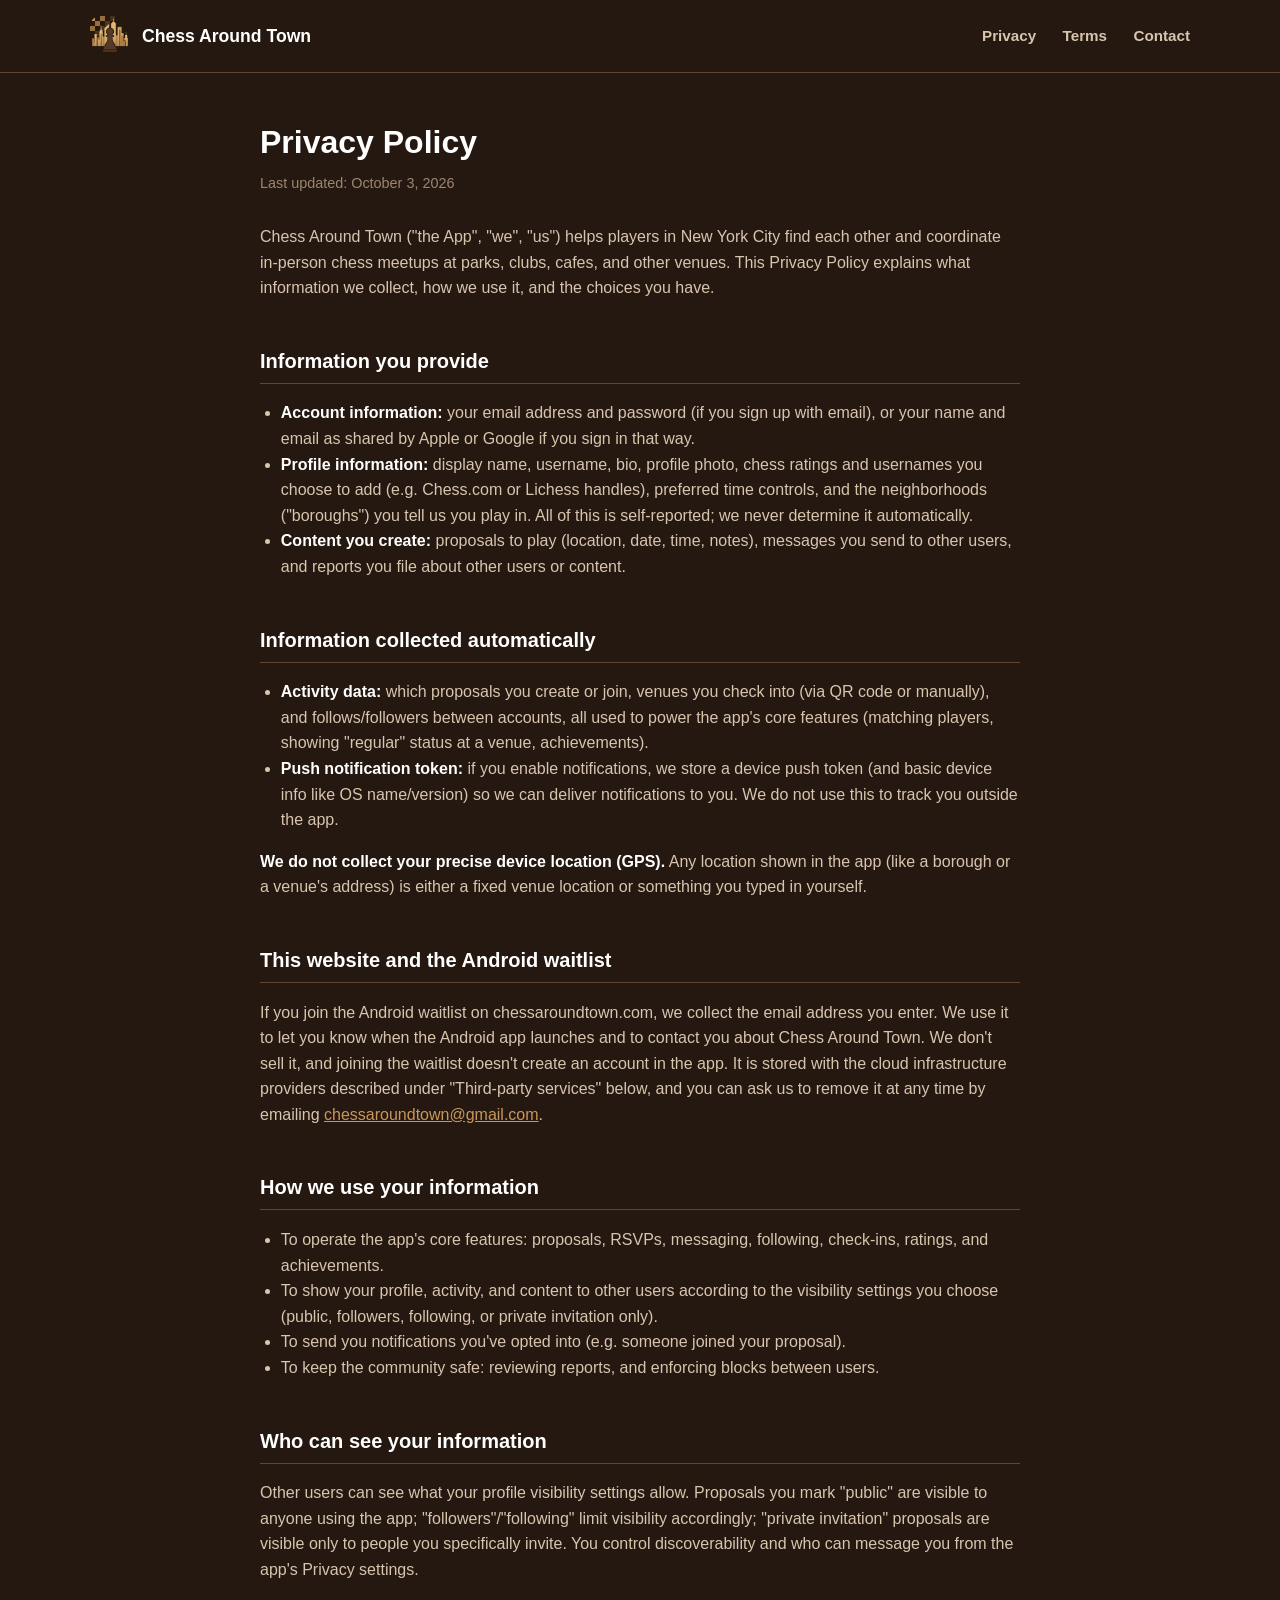
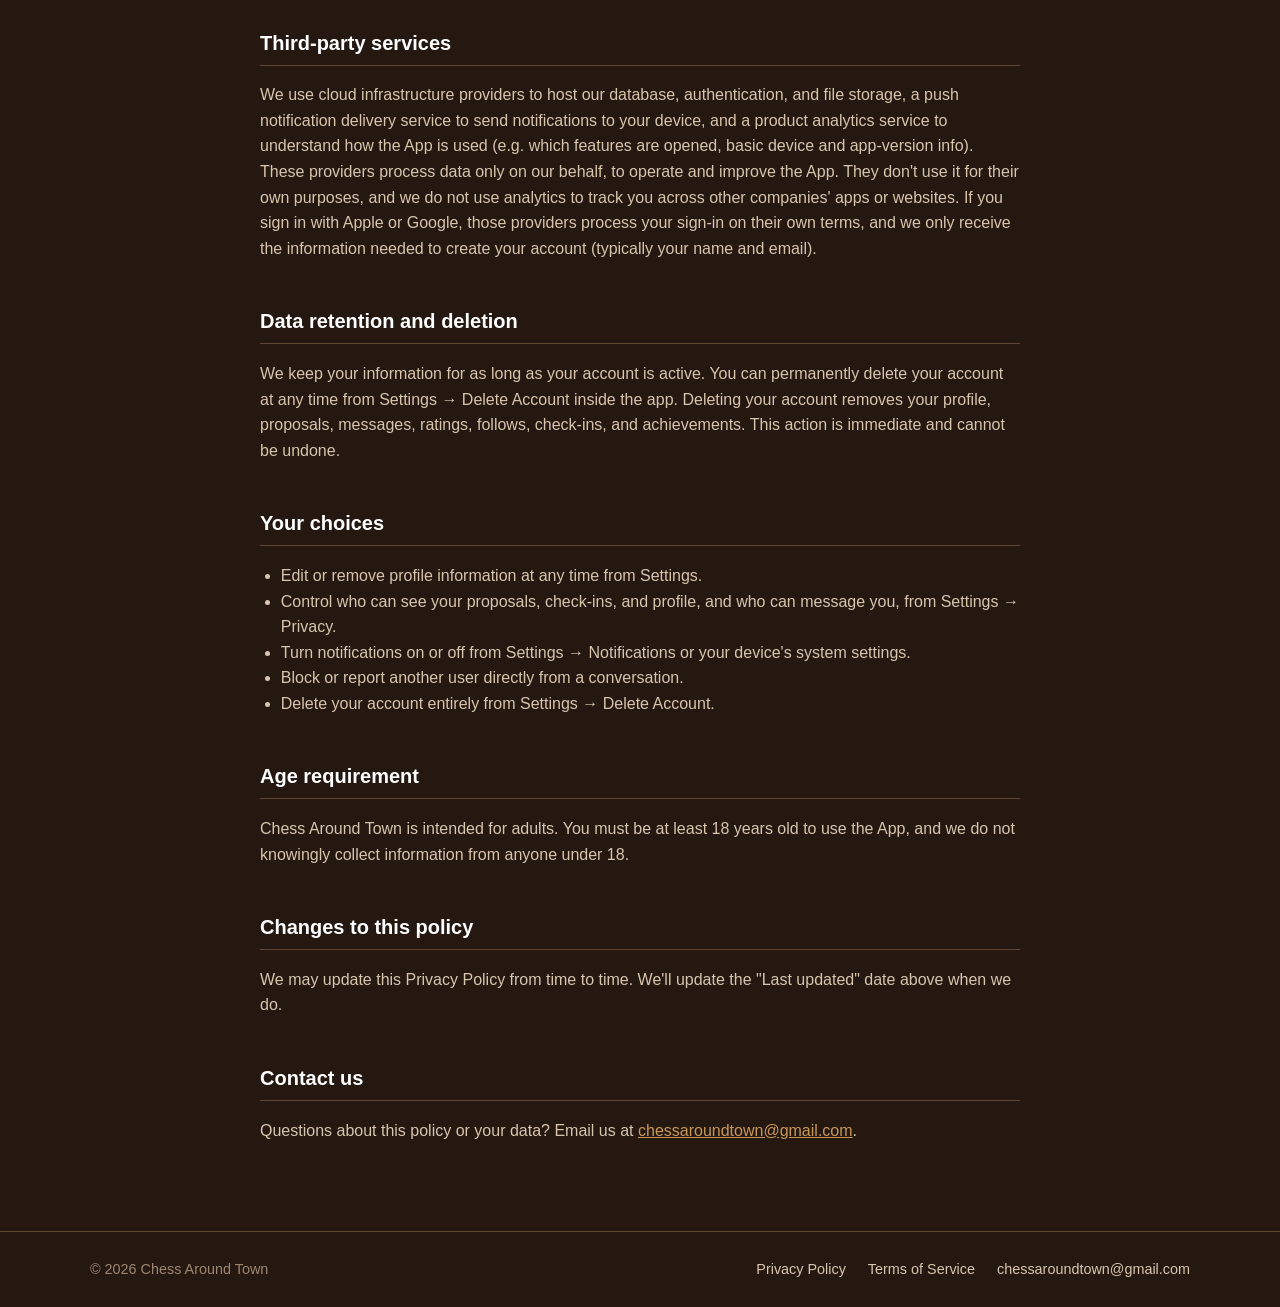
==== privacy.html @ 68b0ef18 "Add chessaroundtown.com website Landing page with App Store download and Android waitlist, plus priv" ====
<!doctype html>
<html lang="en">
<head>
<meta charset="utf-8">
<meta name="viewport" content="width=device-width, initial-scale=1">
<title>Privacy Policy | Chess Around Town</title>
<meta name="description" content="The Privacy Policy for Chess Around Town: what we collect, how we use it, and your choices.">
<meta name="theme-color" content="#241811">
<link rel="canonical" href="https://chessaroundtown.com/privacy.html">
<link rel="icon" type="image/png" sizes="32x32" href="assets/favicon-32.png">
<link rel="icon" type="image/png" sizes="48x48" href="assets/favicon-48.png">
<link rel="apple-touch-icon" href="assets/apple-touch-icon.png">
<link rel="stylesheet" href="style.css">
</head>
<body>

<header class="site-header">
  <div class="container">
    <a class="brand" href="index.html" aria-label="Chess Around Town home">
      <img src="assets/logo-512.png" alt="" width="40" height="40">
      <span>Chess Around Town</span>
    </a>
    <nav class="site-nav" aria-label="Main">
      <a href="privacy.html">Privacy</a>
      <a href="terms.html">Terms</a>
      <a href="index.html#contact">Contact</a>
    </nav>
  </div>
</header>

<main class="container legal">
<h1>Privacy Policy</h1>
  <p class="updated">Last updated: October 3, 2026</p>

  <p>
    Chess Around Town ("the App", "we", "us") helps players in New York City find each other and
    coordinate in-person chess meetups at parks, clubs, cafes, and other venues. This Privacy
    Policy explains what information we collect, how we use it, and the choices you have.
  </p>

  <h2>Information you provide</h2>
  <ul>
    <li><strong>Account information:</strong> your email address and password (if you sign up with
      email), or your name and email as shared by Apple or Google if you sign in that way.</li>
    <li><strong>Profile information:</strong> display name, username, bio, profile photo, chess
      ratings and usernames you choose to add (e.g. Chess.com or Lichess handles), preferred time
      controls, and the neighborhoods ("boroughs") you tell us you play in. All of this is
      self-reported; we never determine it automatically.</li>
    <li><strong>Content you create:</strong> proposals to play (location, date, time, notes),
      messages you send to other users, and reports you file about other users or content.</li>
  </ul>

  <h2>Information collected automatically</h2>
  <ul>
    <li><strong>Activity data:</strong> which proposals you create or join, venues you check into
      (via QR code or manually), and follows/followers between accounts, all used to power the app's
      core features (matching players, showing "regular" status at a venue, achievements).</li>
    <li><strong>Push notification token:</strong> if you enable notifications, we store a device
      push token (and basic device info like OS name/version) so we can deliver notifications to
      you. We do not use this to track you outside the app.</li>
  </ul>

  <p>
    <strong>We do not collect your precise device location (GPS).</strong> Any location shown in
    the app (like a borough or a venue's address) is either a fixed venue location or something
    you typed in yourself.
  </p>

  <h2>This website and the Android waitlist</h2>
  <p>
    If you join the Android waitlist on chessaroundtown.com, we collect the email address you
    enter. We use it to let you know when the Android app launches and to contact you about
    Chess Around Town. We don't sell it, and joining the waitlist doesn't create an account in
    the app. It is stored with the cloud infrastructure providers described under "Third-party
    services" below, and you can ask us to remove it at any time by emailing
    <a href="mailto:chessaroundtown@gmail.com">chessaroundtown@gmail.com</a>.
  </p>

  <h2>How we use your information</h2>
  <ul>
    <li>To operate the app's core features: proposals, RSVPs, messaging, following, check-ins,
      ratings, and achievements.</li>
    <li>To show your profile, activity, and content to other users according to the visibility
      settings you choose (public, followers, following, or private invitation only).</li>
    <li>To send you notifications you've opted into (e.g. someone joined your proposal).</li>
    <li>To keep the community safe: reviewing reports, and enforcing blocks between users.</li>
  </ul>

  <h2>Who can see your information</h2>
  <p>
    Other users can see what your profile visibility settings allow. Proposals you mark
    "public" are visible to anyone using the app; "followers"/"following" limit visibility
    accordingly; "private invitation" proposals are visible only to people you specifically
    invite. You control discoverability and who can message you from the app's Privacy settings.
  </p>

  <h2>Third-party services</h2>
  <p>
    We use cloud infrastructure providers to host our database, authentication, and file storage,
    a push notification delivery service to send notifications to your device, and a product
    analytics service to understand how the App is used (e.g. which features are opened, basic
    device and app-version info). These providers process data only on our behalf, to operate and
    improve the App. They don't use it for their own purposes, and we do not use analytics to
    track you across other companies' apps or websites. If you sign in with Apple or Google, those
    providers process your sign-in on their own terms, and we only receive the information needed to
    create your account (typically your name and email).
  </p>

  <h2>Data retention and deletion</h2>
  <p>
    We keep your information for as long as your account is active. You can permanently delete
    your account at any time from Settings → Delete Account inside the app. Deleting your account
    removes your profile, proposals, messages, ratings, follows, check-ins, and achievements. This
    action is immediate and cannot be undone.
  </p>

  <h2>Your choices</h2>
  <ul>
    <li>Edit or remove profile information at any time from Settings.</li>
    <li>Control who can see your proposals, check-ins, and profile, and who can message you, from
      Settings → Privacy.</li>
    <li>Turn notifications on or off from Settings → Notifications or your device's system
      settings.</li>
    <li>Block or report another user directly from a conversation.</li>
    <li>Delete your account entirely from Settings → Delete Account.</li>
  </ul>

  <h2>Age requirement</h2>
  <p>
    Chess Around Town is intended for adults. You must be at least 18 years old to use the App,
    and we do not knowingly collect information from anyone under 18.
  </p>

  <h2>Changes to this policy</h2>
  <p>
    We may update this Privacy Policy from time to time. We'll update the "Last updated" date
    above when we do.
  </p>

  <h2>Contact us</h2>
  <p>
    Questions about this policy or your data? Email us at
    <a href="mailto:chessaroundtown@gmail.com">chessaroundtown@gmail.com</a>.
  </p>
</main>

<footer class="site-footer">
  <div class="container">
    <span>&copy; 2026 Chess Around Town</span>
    <nav aria-label="Footer">
      <a href="privacy.html">Privacy Policy</a>
      <a href="terms.html">Terms of Service</a>
      <a href="mailto:chessaroundtown@gmail.com">chessaroundtown@gmail.com</a>
    </nav>
  </div>
</footer>

</body>
</html>
---- style.css ----
:root {
  color-scheme: dark;
  /* Same palette as the app (lib/theme.ts) */
  --bg: #241811;
  --surface: #382720;
  --surface-alt: #4a3528;
  --border: #5e4632;
  --primary: #c9975a;
  --primary-light: #d9ab72;
  --text: #ffffff;
  --muted: #d8c5ae;
  --faint: #9c8670;
  --nav-bg: #16241c;
  --nav-border: #2a4335;
  --nav-inactive: #7c9186;
  --danger: #e0614f;
  --ok: #7fd1a0;
  --radius: 18px;
}

* { box-sizing: border-box; }
html { scroll-behavior: smooth; }
body {
  margin: 0;
  background: var(--bg);
  color: var(--text);
  font-family: -apple-system, BlinkMacSystemFont, "Segoe UI", Roboto, Helvetica, Arial, sans-serif;
  line-height: 1.6;
  -webkit-font-smoothing: antialiased;
}
a { color: var(--primary); }
a:hover { color: var(--primary-light); }
:focus-visible { outline: 2px solid var(--primary); outline-offset: 3px; border-radius: 6px; }

.container { width: min(1100px, 100% - 40px); margin-inline: auto; }
.sr-only {
  position: absolute; width: 1px; height: 1px; padding: 0; margin: -1px;
  overflow: hidden; clip: rect(0, 0, 0, 0); white-space: nowrap; border: 0;
}

/* ---------- Header ---------- */
.site-header { border-bottom: 1px solid var(--border); }
.site-header .container {
  display: flex; align-items: center; justify-content: space-between; padding: 16px 0;
}
.brand {
  display: flex; align-items: center; gap: 12px;
  color: var(--text); text-decoration: none; font-weight: 700; font-size: 1.1rem;
}
.brand:hover { color: var(--text); }
.brand img { width: 40px; height: 40px; border-radius: 10px; flex: none; }
.site-nav a {
  color: var(--muted); text-decoration: none; font-weight: 600; font-size: 0.95rem; margin-left: 22px;
}
.site-nav a:hover { color: var(--primary); }

/* ---------- Hero ---------- */
.hero { text-align: center; padding: 56px 0 36px; }
.hero-logo {
  width: 132px; height: 132px; border-radius: 30px;
  box-shadow: 0 0 0 1px var(--border), 0 18px 50px rgba(0, 0, 0, 0.45), 0 0 90px rgba(201, 151, 90, 0.18);
}
.hero h1 {
  font-size: clamp(2rem, 5vw, 3.1rem); line-height: 1.12; letter-spacing: -0.02em; margin: 26px 0 14px;
}
.hero h1 span { color: var(--primary); }
.hero p { max-width: 640px; margin: 0 auto; color: var(--muted); font-size: 1.1rem; }

/* ---------- The two halves ---------- */
.split { display: grid; grid-template-columns: 1fr 1fr; gap: 24px; padding: 16px 0 56px; }
.panel {
  position: relative; display: flex; flex-direction: column; align-items: center; justify-content: center;
  gap: 14px; text-align: center; min-height: 380px; padding: 44px 36px; border-radius: var(--radius);
}
.panel h2 { margin: 0; font-size: clamp(1.6rem, 3vw, 2.1rem); line-height: 1.15; }
.panel p { margin: 0; color: var(--muted); max-width: 420px; }
.eyebrow { font-size: 0.78rem; letter-spacing: 0.14em; text-transform: uppercase; font-weight: 700; color: var(--faint); }

.panel-ios {
  background: linear-gradient(165deg, var(--surface), #2b1d15);
  border: 1px solid var(--primary);
  box-shadow: 0 0 0 1px rgba(201, 151, 90, 0.25), 0 20px 60px rgba(0, 0, 0, 0.35);
}
.panel-ios .eyebrow { color: var(--primary); }
.store-badge { display: inline-block; margin-top: 10px; transition: transform 0.15s ease; }
.store-badge:hover { transform: translateY(-2px); }
.store-badge img { display: block; height: 76px; width: auto; }

.panel-android { background: var(--nav-bg); border: 1px solid var(--nav-border); }
.pill {
  display: inline-block; border: 1px solid var(--primary); color: var(--primary); border-radius: 999px;
  padding: 4px 14px; font-size: 0.78rem; letter-spacing: 0.12em; text-transform: uppercase; font-weight: 700;
}

/* ---------- Waitlist form ---------- */
.waitlist { display: flex; gap: 10px; width: 100%; max-width: 440px; margin-top: 6px; }
.waitlist input[type="email"] {
  flex: 1; min-width: 0; background: rgba(0, 0, 0, 0.28); border: 1px solid var(--nav-border);
  color: var(--text); border-radius: 12px; padding: 14px 16px; font-size: 1rem; font-family: inherit;
}
.waitlist input::placeholder { color: var(--nav-inactive); }
.waitlist input[type="email"]:focus { outline: 2px solid var(--primary); outline-offset: 1px; border-color: var(--primary); }
.hp { position: absolute; left: -9999px; width: 1px; height: 1px; overflow: hidden; opacity: 0; }
.btn {
  background: var(--primary); color: var(--bg); border: 0; border-radius: 12px; padding: 14px 20px;
  font-weight: 700; font-size: 1rem; font-family: inherit; cursor: pointer; white-space: nowrap;
}
.btn:hover { background: var(--primary-light); }
.btn[disabled] { opacity: 0.6; cursor: default; }
.panel p.form-msg { min-height: 1.5em; font-size: 0.95rem; max-width: 440px; }
.form-msg.ok { color: var(--ok); font-weight: 600; }
.form-msg.err { color: var(--danger); }

/* ---------- Contact ---------- */
.contact { border-top: 1px solid var(--border); padding: 48px 0; text-align: center; }
.contact h2 { margin: 0 0 10px; font-size: 1.6rem; }
.contact p { color: var(--muted); max-width: 580px; margin: 0 auto 14px; }
.contact .email { font-weight: 700; font-size: 1.2rem; }

/* ---------- Footer ---------- */
.site-footer { border-top: 1px solid var(--border); padding: 26px 0; color: var(--faint); font-size: 0.9rem; }
.site-footer .container { display: flex; flex-wrap: wrap; gap: 10px 22px; justify-content: space-between; align-items: center; }
.site-footer nav a { color: var(--muted); text-decoration: none; margin-left: 18px; }
.site-footer nav a:first-child { margin-left: 0; }
.site-footer nav a:hover { color: var(--primary); }

/* ---------- Legal pages (privacy / terms) ---------- */
.legal { max-width: 760px; padding: 44px 0 72px; }
.legal h1 { font-size: 2rem; margin: 0 0 4px; }
.legal .updated { color: var(--faint); font-size: 0.9rem; margin: 0 0 2em; }
.legal h2 { font-size: 1.25rem; margin-top: 2.2em; border-bottom: 1px solid var(--border); padding-bottom: 6px; }
.legal p, .legal li { color: var(--muted); }
.legal strong { color: var(--text); }
.legal ul { padding-left: 1.3em; }

/* ---------- Small screens ---------- */
@media (max-width: 820px) {
  .split { grid-template-columns: 1fr; }
  .panel { min-height: 0; padding: 40px 24px; }
  .waitlist { flex-direction: column; }
  .hero { padding-top: 40px; }
}
@media (max-width: 480px) {
  .site-nav a { margin-left: 14px; font-size: 0.9rem; }
  .brand span { display: none; }
}
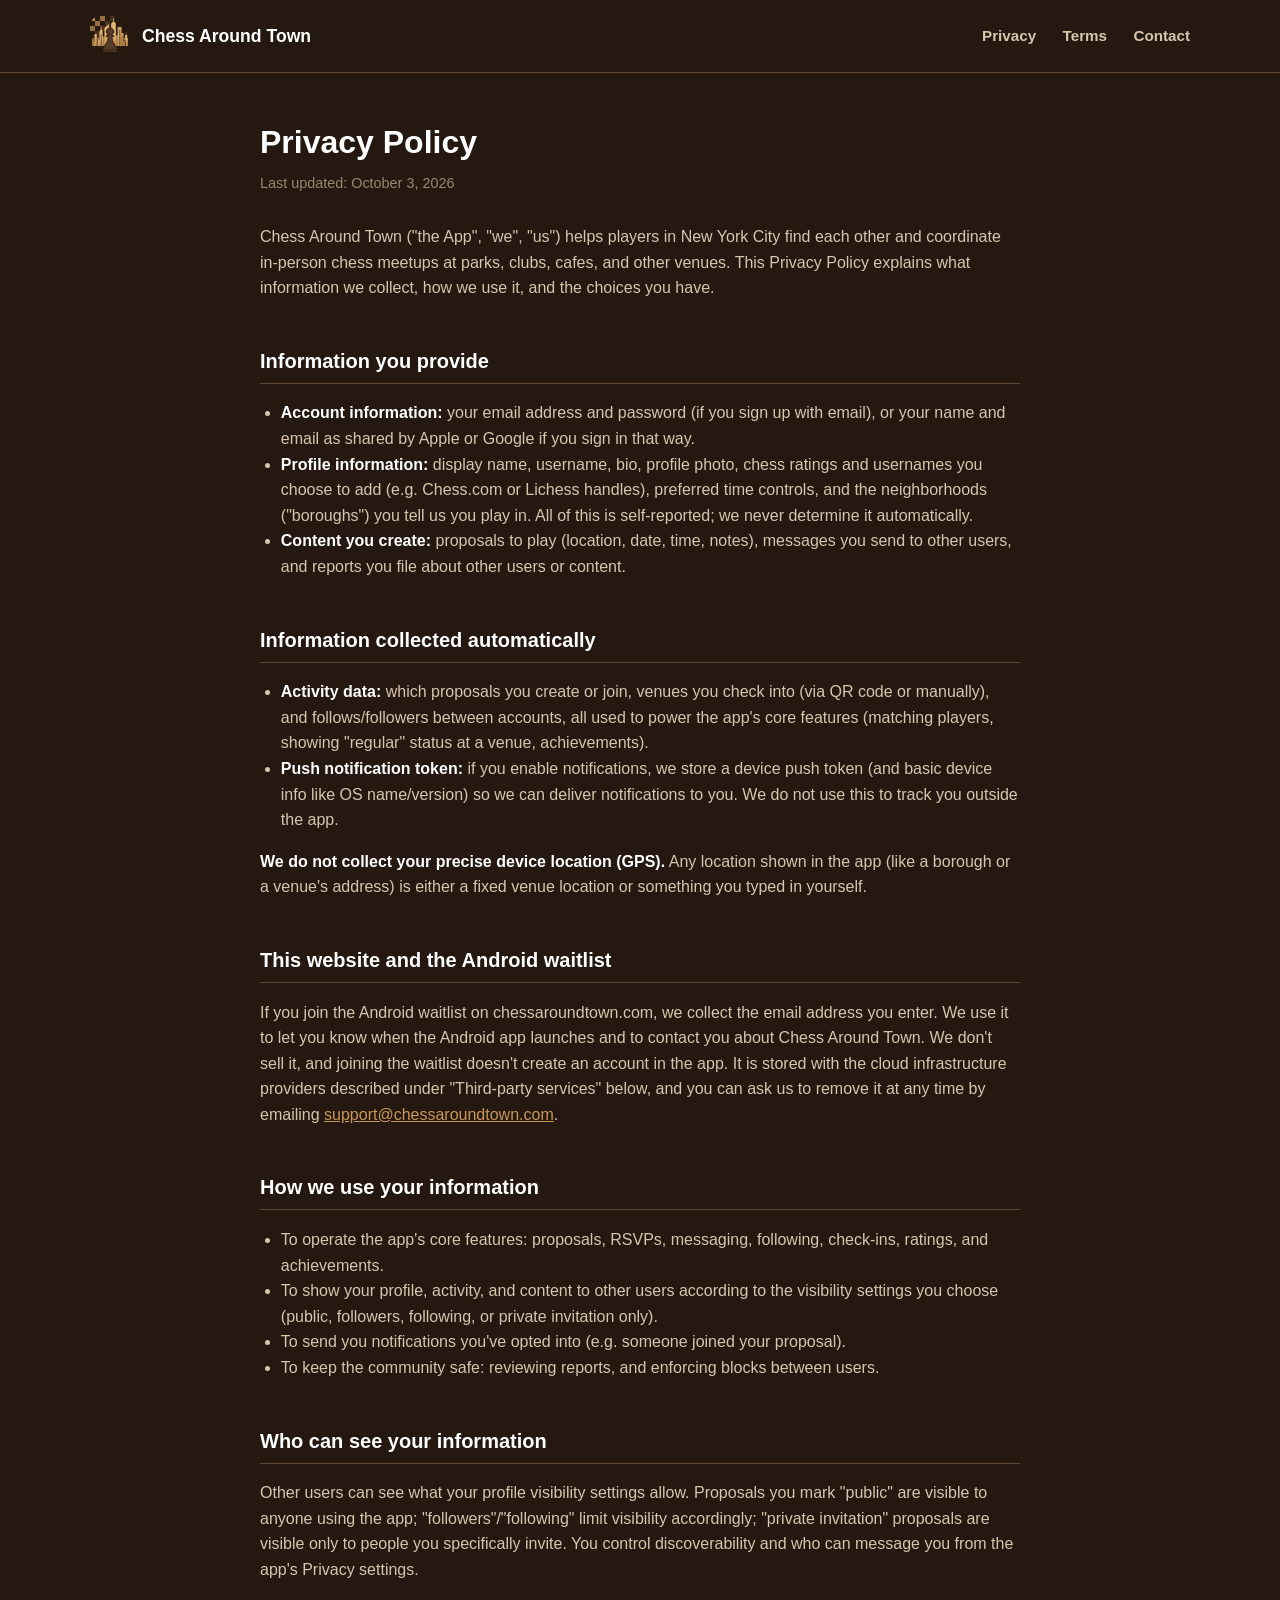
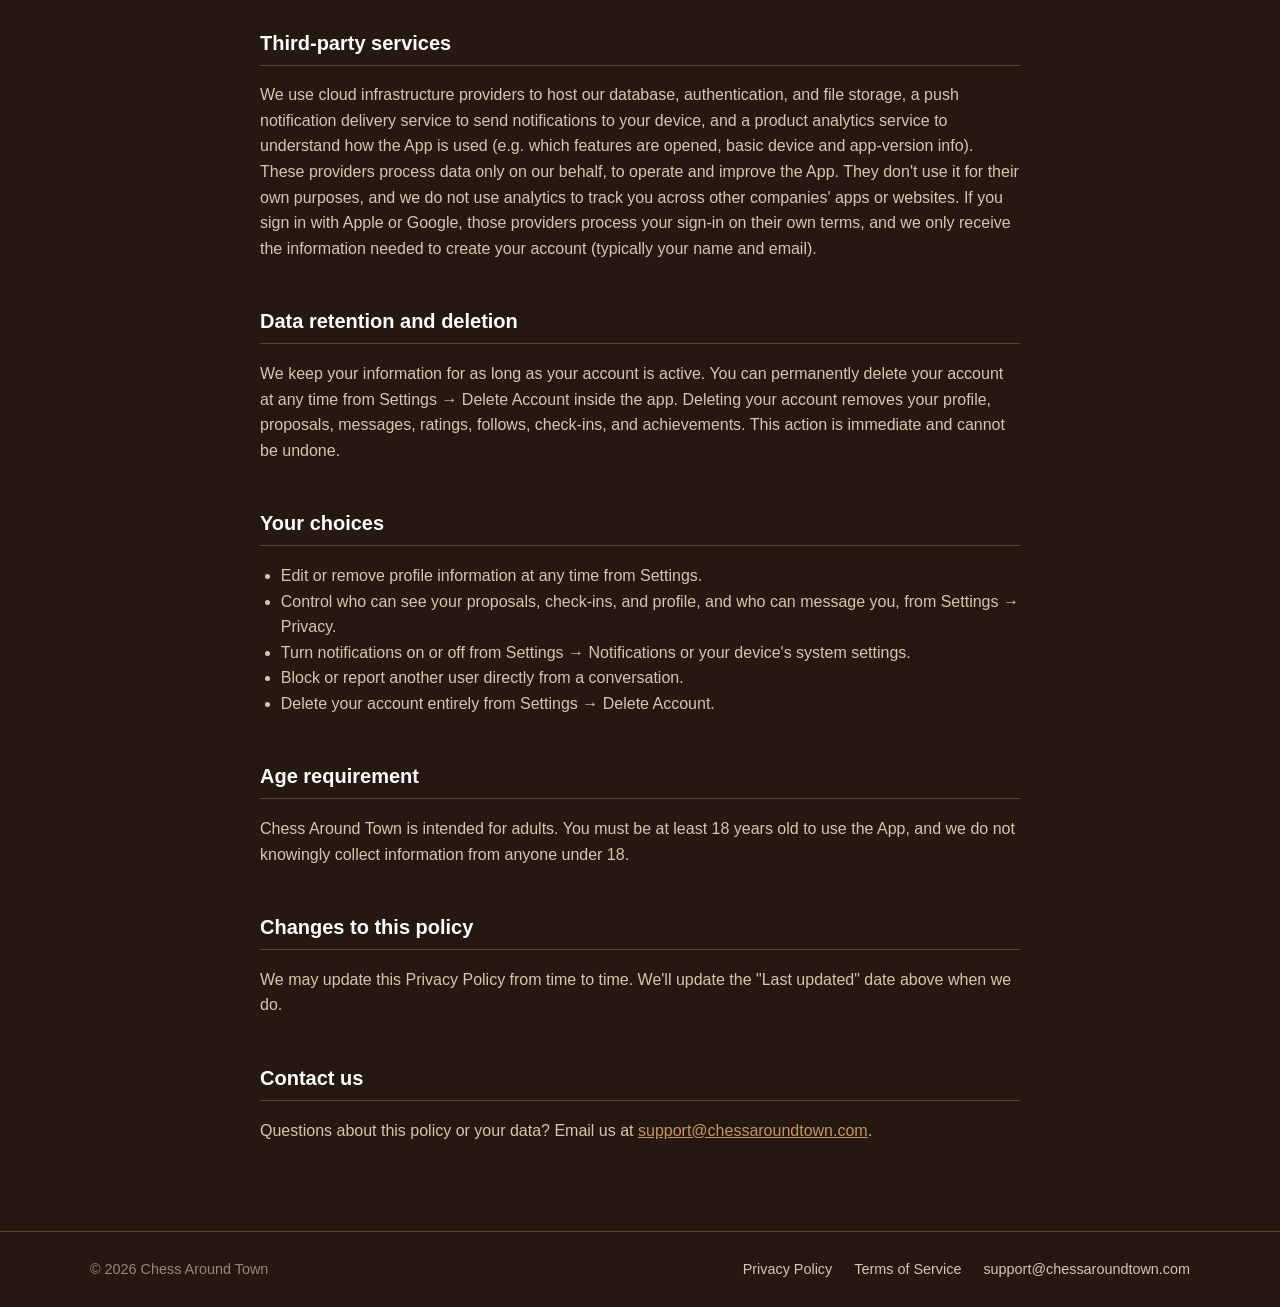
==== commit 31afc06f: "Use support@chessaroundtown.com as the contact address Forwards to the existing inbox via Cloudflare" ====
--- a/privacy.html
+++ b/privacy.html
@@ -73,7 +73,7 @@
     Chess Around Town. We don't sell it, and joining the waitlist doesn't create an account in
     the app. It is stored with the cloud infrastructure providers described under "Third-party
     services" below, and you can ask us to remove it at any time by emailing
-    <a href="mailto:chessaroundtown@gmail.com">chessaroundtown@gmail.com</a>.
+    <a href="mailto:support@chessaroundtown.com">support@chessaroundtown.com</a>.
   </p>
 
   <h2>How we use your information</h2>
@@ -140,7 +140,7 @@
   <h2>Contact us</h2>
   <p>
     Questions about this policy or your data? Email us at
-    <a href="mailto:chessaroundtown@gmail.com">chessaroundtown@gmail.com</a>.
+    <a href="mailto:support@chessaroundtown.com">support@chessaroundtown.com</a>.
   </p>
 </main>
 
@@ -150,7 +150,7 @@
     <nav aria-label="Footer">
       <a href="privacy.html">Privacy Policy</a>
       <a href="terms.html">Terms of Service</a>
-      <a href="mailto:chessaroundtown@gmail.com">chessaroundtown@gmail.com</a>
+      <a href="mailto:support@chessaroundtown.com">support@chessaroundtown.com</a>
     </nav>
   </div>
 </footer>
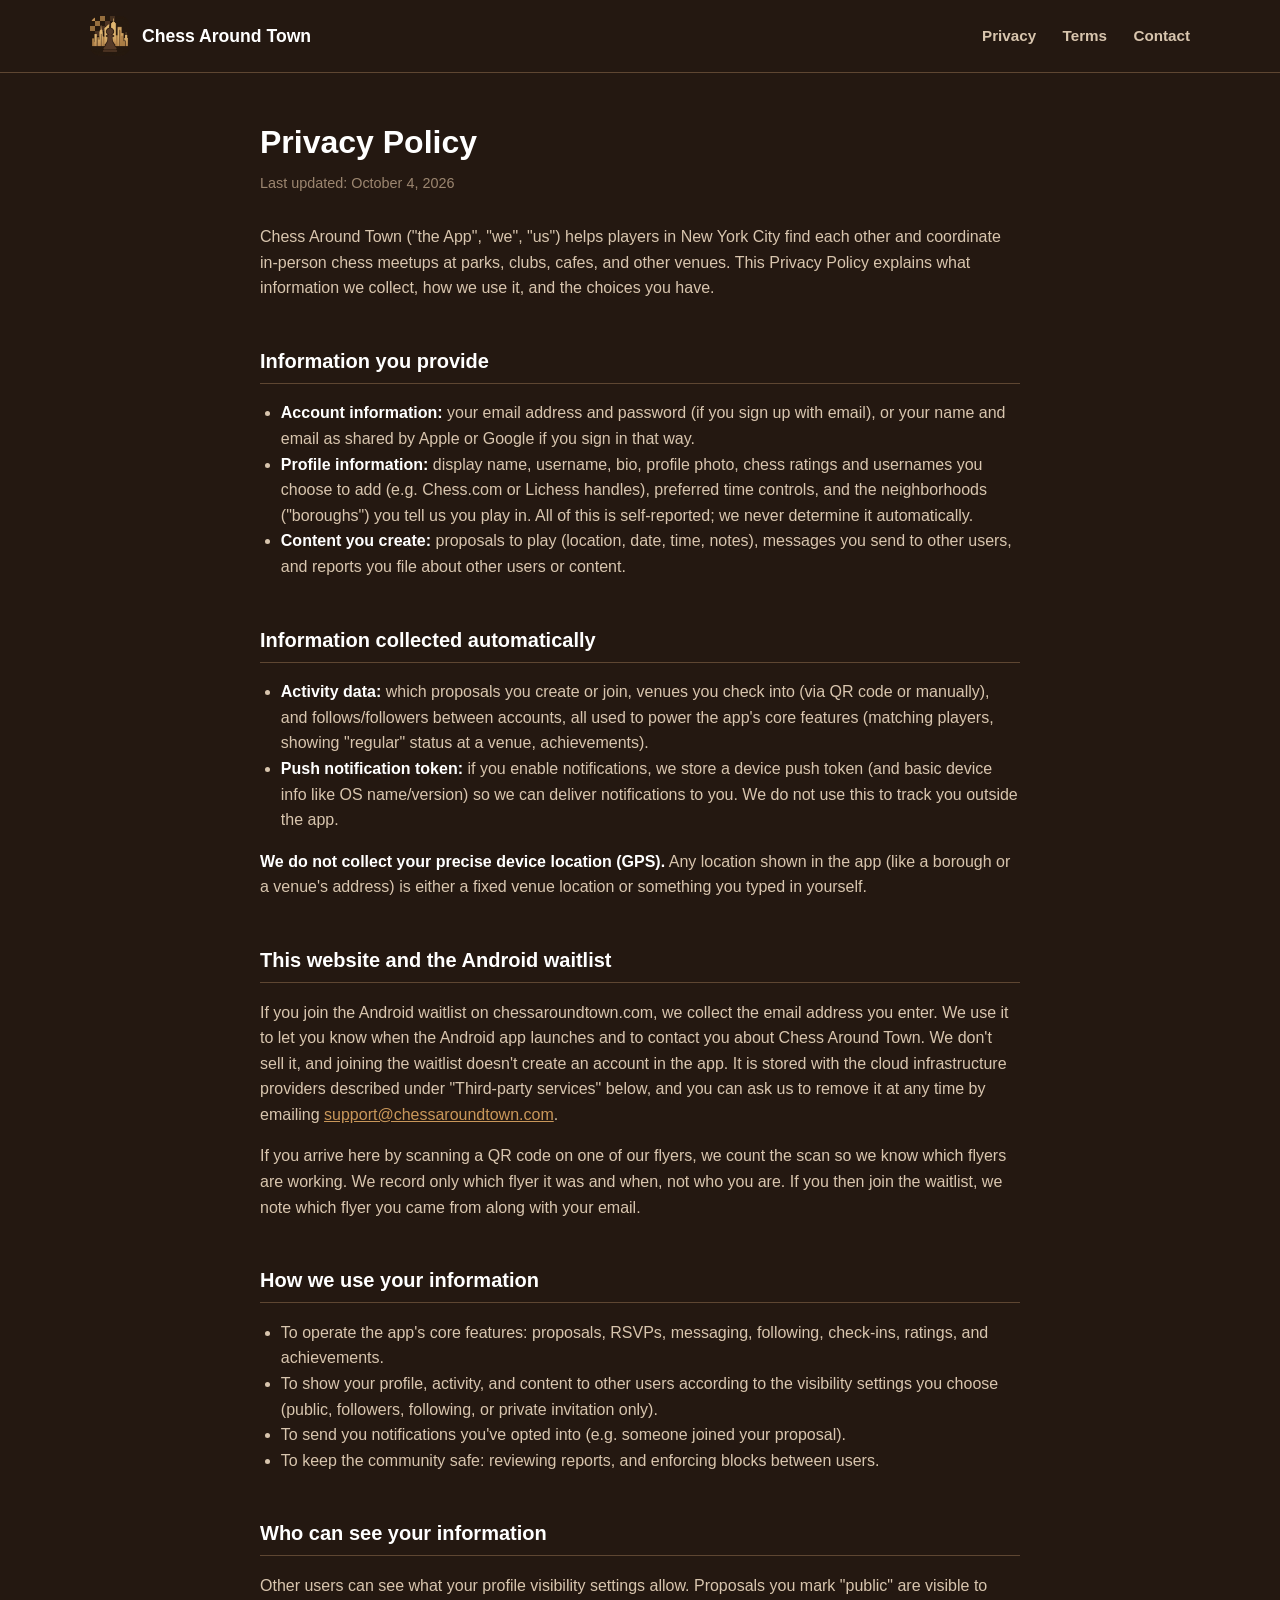
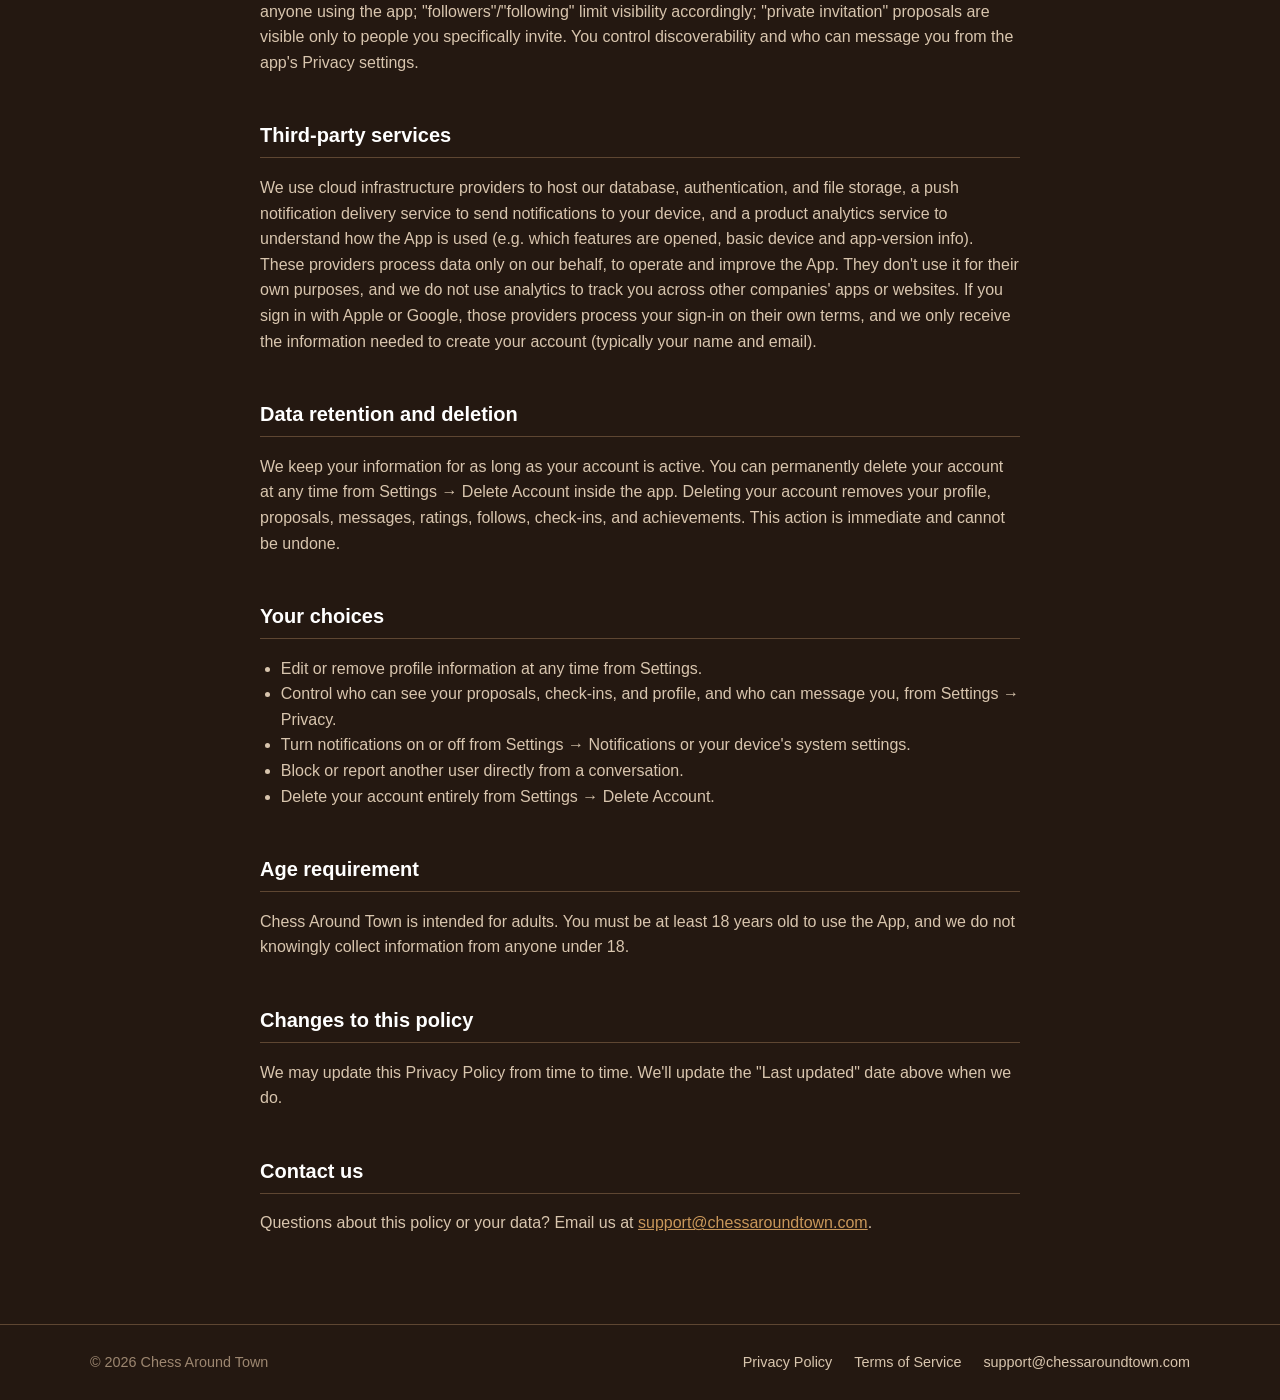
==== commit eead87b8: "Add trackable flyer QR landing pages and flyer attribution for the Android waitlist Each flyer QR po" ====
--- a/privacy.html
+++ b/privacy.html
@@ -30,7 +30,7 @@
 
 <main class="container legal">
 <h1>Privacy Policy</h1>
-  <p class="updated">Last updated: October 3, 2026</p>
+  <p class="updated">Last updated: October 4, 2026</p>
 
   <p>
     Chess Around Town ("the App", "we", "us") helps players in New York City find each other and
@@ -74,6 +74,12 @@
     the app. It is stored with the cloud infrastructure providers described under "Third-party
     services" below, and you can ask us to remove it at any time by emailing
     <a href="mailto:support@chessaroundtown.com">support@chessaroundtown.com</a>.
+  </p>
+
+  <p>
+    If you arrive here by scanning a QR code on one of our flyers, we count the scan so we know
+    which flyers are working. We record only which flyer it was and when, not who you are. If you
+    then join the waitlist, we note which flyer you came from along with your email.
   </p>
 
   <h2>How we use your information</h2>
